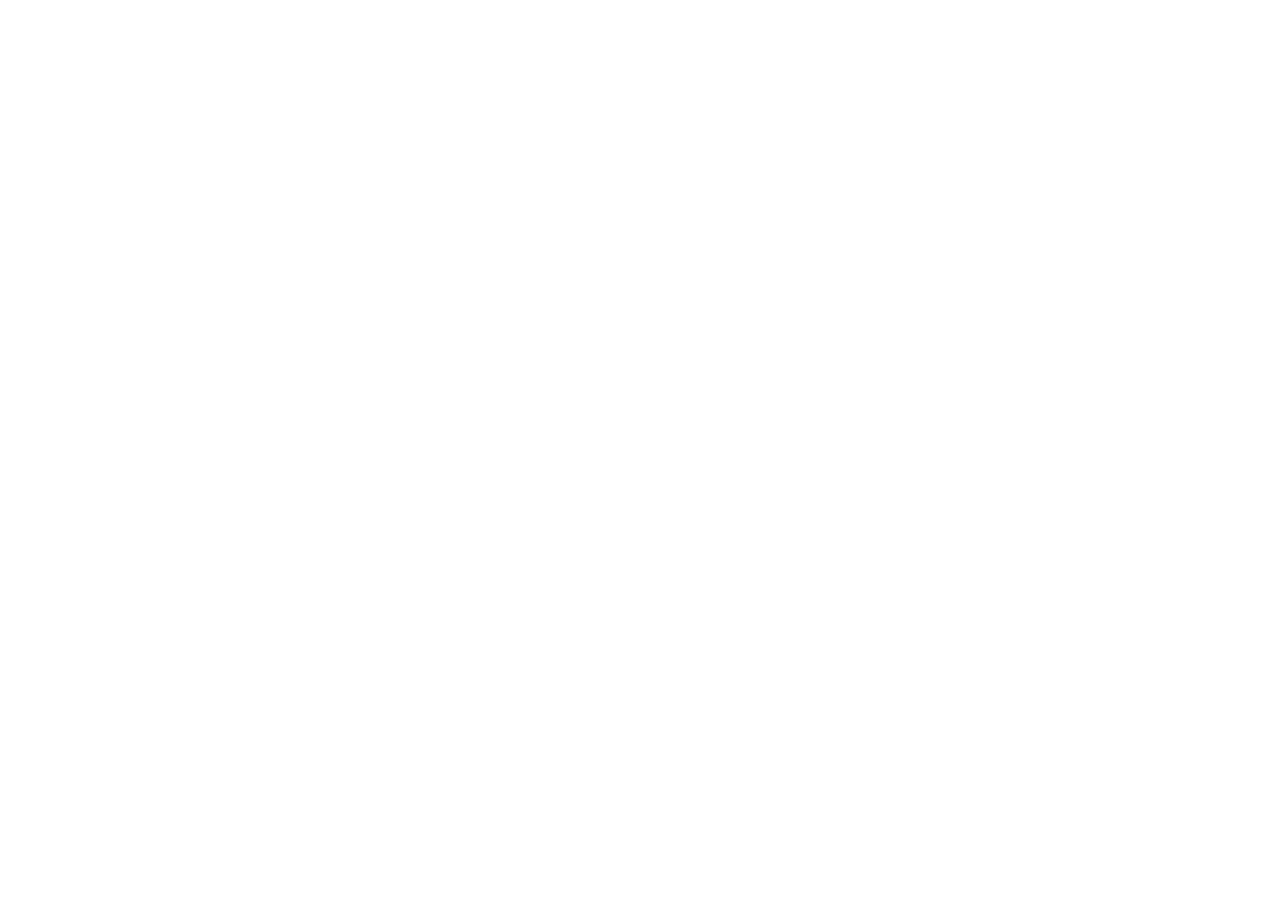
==== index.html @ 13b9f1e4 "Initial commit" ====
<!DOCTYPE html>
<html lang="en">
<head>
    <meta charset="UTF-8">
    <meta name="viewport" content="width=device-width, initial-scale=1.0">
    <title>Project</title>

    <!-- Sytlesheets -->
    <link rel="stylesheet" href="./css/normalize.css">
    <link rel="stylesheet" href="./css/style.css">
</head>
<body>



    <script src="./js/main.js"></script>
</body>
</html>
---- css/style.css ----
/* GLOBAL STYLES */
html {
    height: 100%;
    box-sizing: border-box;
    scroll-behavior: smooth;
}

*,
*::before,
*::after {
    box-sizing: inherit;
}

body {
    display: flex;
    flex-direction: column;
    height: 100%;
    margin: 0;
    padding: 0;
    font-family: "Arial", sans-serif;
    font-style: 16px;
    line-height: 1.5;
    background-color: #fff;
    color: #222;
}

img {
    max-width: 100%;
    height: auto;
}

a {
    text-decoration: none;
    color: inherit;
}

ul {
    list-style: none;
    padding: 0;
    margin: 0;
}


/* CONTAINER */
.container{
    width: 100%;
    max-width: 1200px;
    padding-left: 50px;
    padding-right: 50px;
    margin-left: auto;
    margin-right: auto;
}

/* MAIN CONTENT */
.main-content{
    flex-grow: 1;
}



/* RETINA BG */
@media
    only screen and (-webkit-min-device-pixel-ratio: 2),
    only screen and (   min--moz-device-pixel-ratio: 2),
    only screen and (     -o-min-device-pixel-ratio: 2/1),
    only screen and (        min-device-pixel-ratio: 2),
    only screen and (                min-resolution: 192dpi),
    only screen and (                min-resolution: 2dppx) {
        /* retina bg img */
}
/* //RETINA BG */
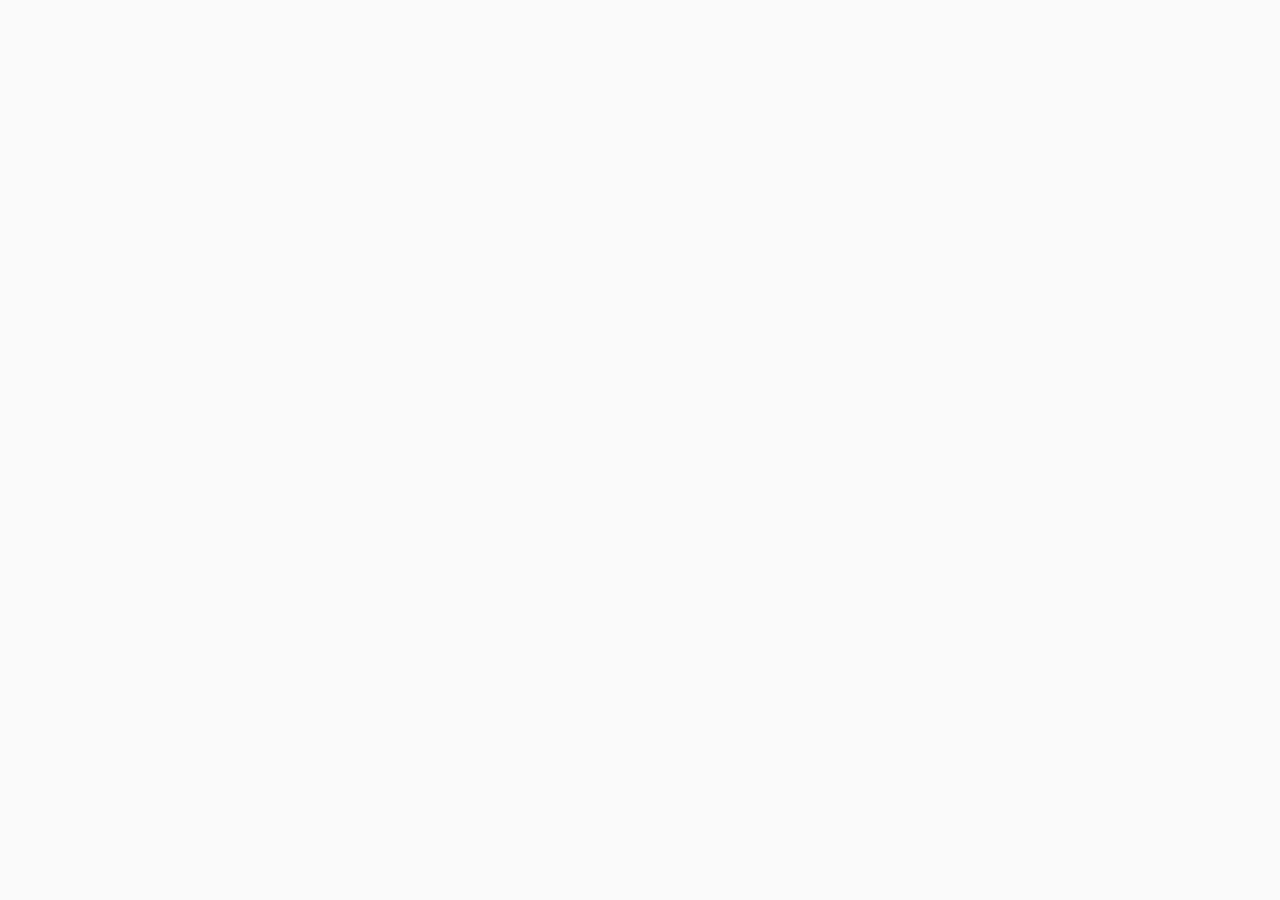
==== commit 174aa9c4: "prepare global styles, fonts, imgs, custom propertys" ====
--- a/index.html
+++ b/index.html
@@ -3,7 +3,11 @@
 <head>
     <meta charset="UTF-8">
     <meta name="viewport" content="width=device-width, initial-scale=1.0">
-    <title>Project</title>
+    <title>Countries</title>
+    <!-- google fonts -->
+    <link rel="preconnect" href="https://fonts.googleapis.com">
+    <link rel="preconnect" href="https://fonts.gstatic.com" crossorigin>
+    <link href="https://fonts.googleapis.com/css2?family=Nunito+Sans:ital,opsz,wght@0,6..12,200..1000;1,6..12,200..1000&display=swap" rel="stylesheet">
 
     <!-- Sytlesheets -->
     <link rel="stylesheet" href="./css/normalize.css">
@@ -11,7 +15,7 @@
 </head>
 <body>
 
-
+    
 
     <script src="./js/main.js"></script>
 </body>
--- a/css/style.css
+++ b/css/style.css
@@ -1,3 +1,11 @@
+/* CUSTOM PROPERTYS  */
+:root {
+    --text-color: #111517;
+    --light-body-bg: #fafafa;
+    --element-bg: #fff;
+}
+
+
 /* GLOBAL STYLES */
 html {
     height: 100%;
@@ -17,11 +25,11 @@
     height: 100%;
     margin: 0;
     padding: 0;
-    font-family: "Arial", sans-serif;
-    font-style: 16px;
-    line-height: 1.5;
-    background-color: #fff;
-    color: #222;
+    font-family: "Nunito Sans", "Arial", sans-serif;
+    font-size: 14px;
+    line-height: 16px;
+    background-color: var(--light-body-bg);
+    color: var(--text-color);
 }
 
 img {
@@ -40,13 +48,20 @@
     margin: 0;
 }
 
+/* DARK MODE */
+.dark-mode {
+    --text-color: #fff;
+    --light-body-bg: #202c36;
+    --element-bg: #2b3844;
+}
+
 
 /* CONTAINER */
 .container{
     width: 100%;
-    max-width: 1200px;
-    padding-left: 50px;
-    padding-right: 50px;
+    max-width: 1320px;
+    padding-left: 20px;
+    padding-right: 20px;
     margin-left: auto;
     margin-right: auto;
 }
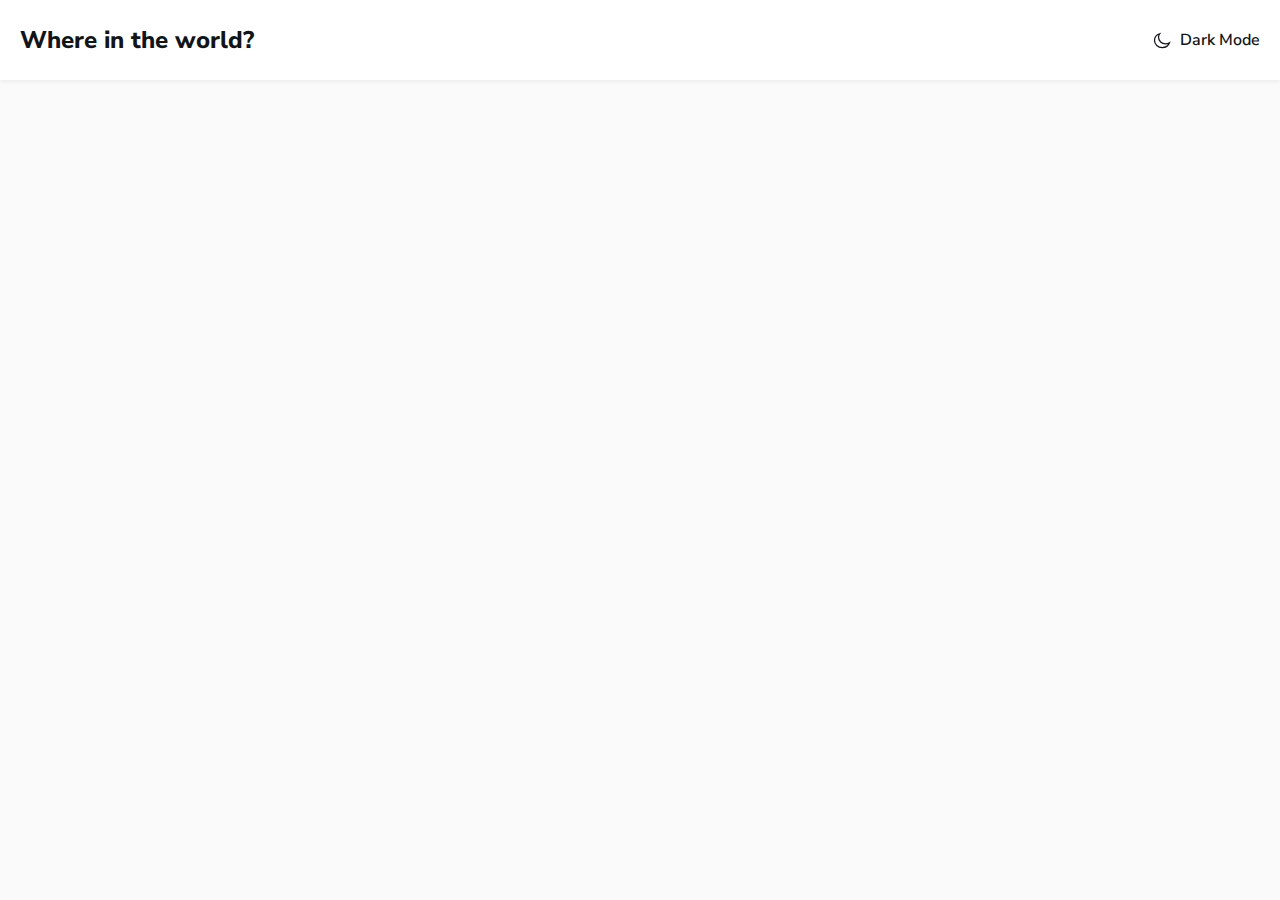
==== commit a63bedbf: "add site header" ====
--- a/index.html
+++ b/index.html
@@ -15,7 +15,19 @@
 </head>
 <body>
 
-    
+    <!-- SITE HEADER -->
+    <header class="site-header">
+        <div class="site-header-container container">
+            <a class="site-header-logo" href="index.html">Where in the world?</a>
+            <button class="site-header-theme-toggler" type="button">
+                <span class="site-header-theme-toggler-inner">
+                    <svg class="site-header-theme-toggler-icon" width="20" height="20" fill="none" xmlns="http://www.w3.org/2000/svg"><path fill-rule="evenodd" clip-rule="evenodd" d="M13.5532 13.815c-3.8846 0-7.034-2.8872-7.034-6.4468 0-1.3429.4476-2.5866 1.2122-3.6182C4.6904 4.6951 2.5 7.3312 2.5 10.4381c0 3.9004 3.4493 7.0619 7.7036 7.0619 3.3893 0 6.266-2.0068 7.2964-4.7955-1.125.7003-2.4839 1.1105-3.9468 1.1105Z" stroke="currentColor" fill="#fff" stroke-width="1.25"/></svg>
+                    <span class="site-header-theme-toggler-text">Dark Mode</span>
+                </span>
+            </button>
+        </div>
+    </header>
+    <!-- //SITE HEADER -->
 
     <script src="./js/main.js"></script>
 </body>
--- a/css/style.css
+++ b/css/style.css
@@ -3,6 +3,7 @@
     --text-color: #111517;
     --light-body-bg: #fafafa;
     --element-bg: #fff;
+    --search-color: #848484;
 }
 
 
@@ -11,6 +12,12 @@
     height: 100%;
     box-sizing: border-box;
     scroll-behavior: smooth;
+}
+
+*:focus {
+    outline: 3px dashed var(--text-color);
+    outline-offset: 3px;
+    border-radius: 4px;
 }
 
 *,
@@ -54,6 +61,9 @@
     --light-body-bg: #202c36;
     --element-bg: #2b3844;
 }
+.dark-mode:focus {
+    outline-color: #fff;
+}
 
 
 /* CONTAINER */
@@ -65,6 +75,62 @@
     margin-left: auto;
     margin-right: auto;
 }
+
+
+/* SITE HEADER */
+.site-header {
+    padding-top: 24px;
+    padding-bottom: 24px;
+    background-color: var(--element-bg);
+    box-shadow: 0px 2px 4px rgba(0, 0, 0, 0.0562443);
+}
+.site-header-container {
+    display: flex;
+    align-items: center;
+    justify-content: space-between;
+}
+.site-header-logo {
+    font-size: 24px;
+    line-height: normal;
+    font-weight: 800;
+    color: var(--text-color);
+}
+.site-header-logo:hover {
+    opacity: 0.8;
+}
+.site-header-logo:active {
+    opacity: 0.6;
+}
+
+.site-header-theme-toggler {
+    padding: 0;
+    border: 0;
+    background-color: transparent;
+    cursor: pointer;
+}
+.site-header-theme-toggler:hover {
+    opacity: 0.8;
+}
+.site-header-theme-toggler:active {
+    opacity: 0.6;
+}
+
+.site-header-theme-toggler-inner {
+    display: flex;
+    align-items: center;
+}
+.site-header-theme-toggler-icon {
+    color: var(--text-color);
+}
+.site-header-theme-toggler-text {
+    margin-left: 8px;
+    font-size: 16px;
+    line-height: 22px;
+    color: var(--text-color);
+    font-weight: 600;
+}
+/* //SITE HEADER */
+
 
 /* MAIN CONTENT */
 .main-content{
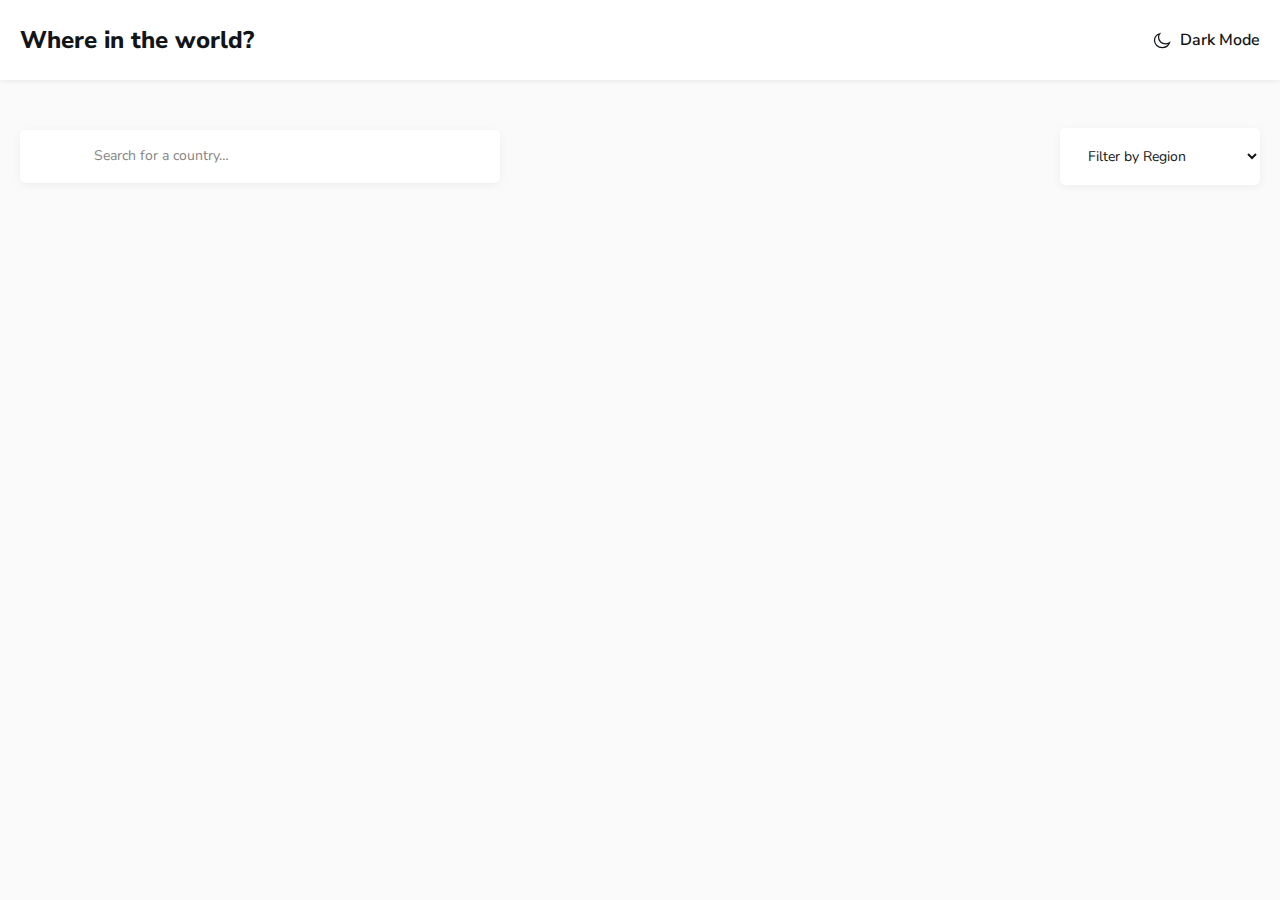
==== commit 083b8fb5: "add filters form" ====
--- a/index.html
+++ b/index.html
@@ -29,6 +29,26 @@
     </header>
     <!-- //SITE HEADER -->
 
+
+    <!-- MAIN CONTENT -->
+    <main class="main-content">
+        <div class="container">
+            <form class="filters" action="https://echo.htmlacademy.ru/" method="get">
+                <input class="filters-search-input" name="search" type="search" required placeholder="Search for a country…" aria-label="Country name">
+
+                <select class="filters-region-select" name="region" aria-label="Regions">
+                    <option selected disabled>Filter  by Region</option>
+                    <option>Africa</option>
+                    <option>America</option>
+                    <option>Asia</option>
+                    <option>Europe</option>
+                    <option>Oceania</option>
+                </select>
+            </form>
+        </div>
+    </main>
+    <!-- //MAIN CONTENT -->
+
     <script src="./js/main.js"></script>
 </body>
 </html>--- a/css/style.css
+++ b/css/style.css
@@ -37,6 +37,7 @@
     line-height: 16px;
     background-color: var(--light-body-bg);
     color: var(--text-color);
+    transition: background-color 0.3s ease, color 0.3s ease;
 }
 
 img {
@@ -60,6 +61,7 @@
     --text-color: #fff;
     --light-body-bg: #202c36;
     --element-bg: #2b3844;
+    --search-color: #fff;
 }
 .dark-mode:focus {
     outline-color: #fff;
@@ -135,7 +137,42 @@
 /* MAIN CONTENT */
 .main-content{
     flex-grow: 1;
+    padding-top: 48px;
+    padding-bottom: 45px;
 }
+
+/* FILTERS */
+.filters {
+    display: flex;
+    align-items: center;
+    justify-content: space-between;
+    padding-bottom: 48px;
+}
+.filters-search-input {
+    min-width: 480px;
+    border-radius: 5px;
+    box-shadow: 0px 2px 9px rgba(0, 0, 0, 0.053);
+    border: 0;
+    padding: 18px 74px;
+    background-color: var(--element-bg);
+    color: var(--text-color);
+}
+.filters-search-input::placeholder {
+    color: var(--search-color);
+}
+
+
+.filters-region-select {
+    min-width: 200px;
+    padding: 18px 24px;
+    border: 0;
+    border-radius: 5px;
+    box-shadow: 0px 2px 9px rgba(0, 0, 0, 0.053);
+    background-color: var(--element-bg);
+    color: var(--text-color);
+}
+/* //FILTERS */
+/* //MAIN CONTENT */
 
 
 
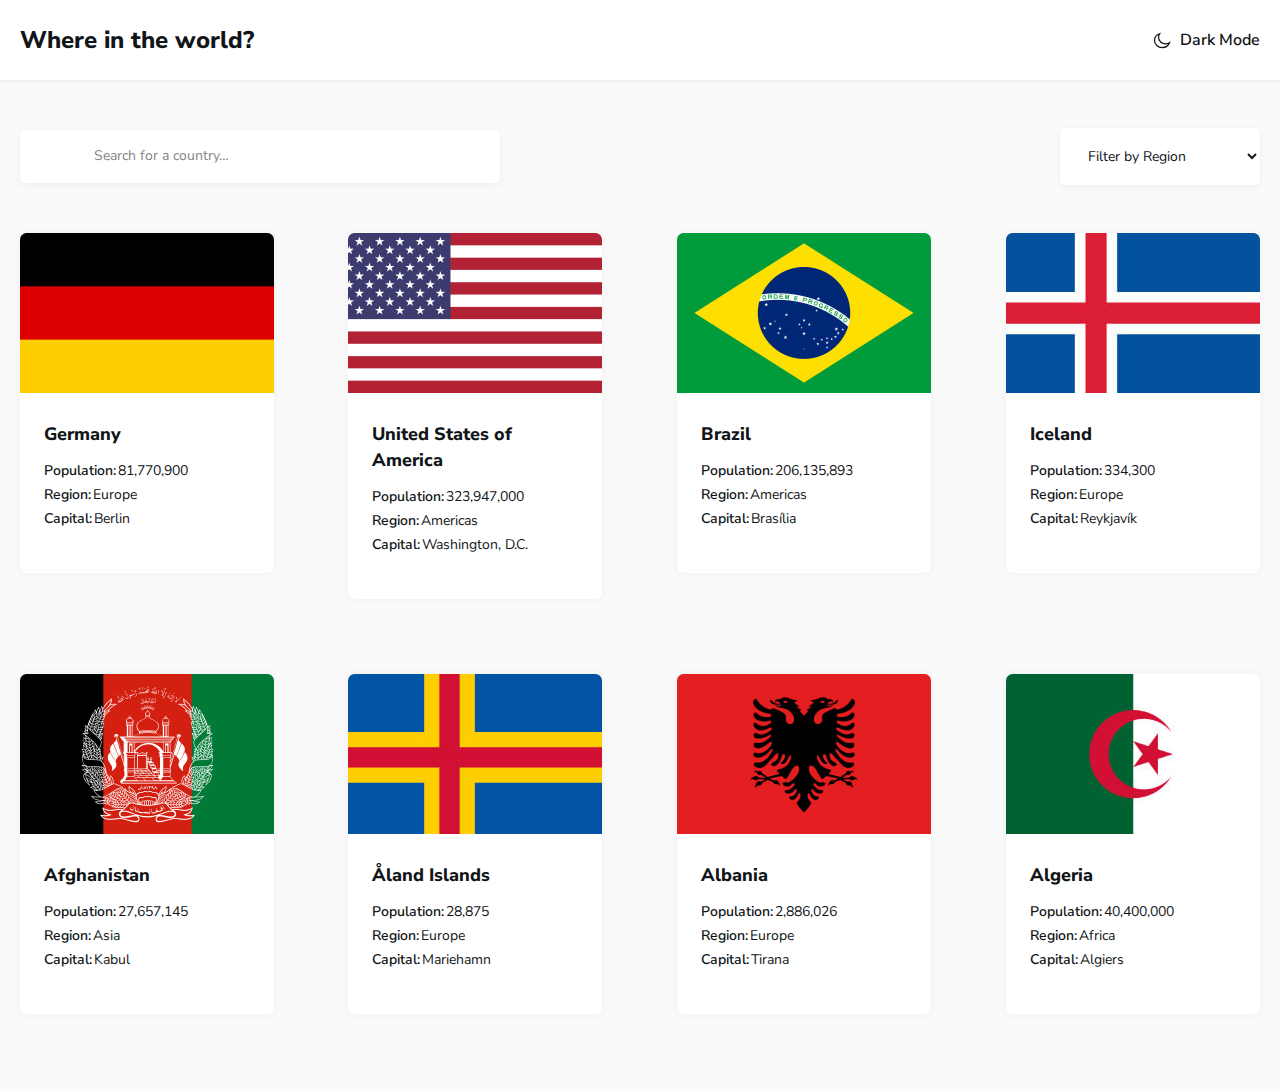
==== commit 1654bfe3: "add section index countries" ====
--- a/index.html
+++ b/index.html
@@ -33,18 +33,231 @@
     <!-- MAIN CONTENT -->
     <main class="main-content">
         <div class="container">
-            <form class="filters" action="https://echo.htmlacademy.ru/" method="get">
-                <input class="filters-search-input" name="search" type="search" required placeholder="Search for a country…" aria-label="Country name">
-
-                <select class="filters-region-select" name="region" aria-label="Regions">
-                    <option selected disabled>Filter  by Region</option>
-                    <option>Africa</option>
-                    <option>America</option>
-                    <option>Asia</option>
-                    <option>Europe</option>
-                    <option>Oceania</option>
-                </select>
-            </form>
+            <!-- FILTERS -->
+            <section>
+                <!-- <h2>Filters</h2> -->
+                <form class="filters" action="https://echo.htmlacademy.ru/" method="get">
+                    <input class="filters-search-input" name="search" type="search" required placeholder="Search for a country…" aria-label="Country name">
+
+                    <select class="filters-region-select" name="region" aria-label="Regions">
+                        <option selected disabled>Filter  by Region</option>
+                        <option>Africa</option>
+                        <option>America</option>
+                        <option>Asia</option>
+                        <option>Europe</option>
+                        <option>Oceania</option>
+                    </select>
+                </form>
+            </section>
+            <!-- //FILTERS -->
+
+
+            <!-- INDEX-COUNTRIES -->
+            <section class="index-countries">
+                <!-- <h2>Countries</h2> -->
+                <ul class="index-countries-list">
+                    <li class="index-countries-item">
+                        <div class="index-country">
+                            <img class="index-country-flag" src="./img/Germany.jpg" alt="Germany-flag"  width="264" height="160" srcset="./img/Germany.jpg 1x, ./img/Germany@2x.jpg 2x">
+                            <div class="index-country-content">
+                                <h3 class="index-country-name">
+                                    <a class="index-country-name-link" href="#">Germany</a>
+                                </h3>
+                                <dl class="index-country-info">
+                                    <div class="index-country-info-item">
+                                        <dt class="index-country-info-title">Population:</dt>
+                                        <dd class="index-country-info-value">81,770,900</dd>
+                                    </div>
+                                    <div class="index-country-info-item">
+                                        <dt class="index-country-info-title">Region:</dt>
+                                        <dd class="index-country-info-value">Europe</dd>
+                                    </div>
+                                    <div class="index-country-info-item">
+                                        <dt class="index-country-info-title">Capital:</dt>
+                                        <dd class="index-country-info-value">Berlin</dd>
+                                    </div>
+                                </dl>
+                            </div>
+                        </div>
+                    </li>
+
+                    <li class="index-countries-item">
+                        <div class="index-country">
+                            <img class="index-country-flag" src="./img/United States of America.jpg" alt="United States of America-flag"  width="264" height="160" srcset="./img/United States of America.jpg 1x, ./img/United States of America@2x.jpg 2x">
+                            <div class="index-country-content">
+                                <h3 class="index-country-name">
+                                    <a class="index-country-name-link" href="#">United States of America</a>
+                                </h3>
+                                <dl class="index-country-info">
+                                    <div class="index-country-info-item">
+                                        <dt class="index-country-info-title">Population:</dt>
+                                        <dd class="index-country-info-value">323,947,000</dd>
+                                    </div>
+                                    <div class="index-country-info-item">
+                                        <dt class="index-country-info-title">Region:</dt>
+                                        <dd class="index-country-info-value">Americas</dd>
+                                    </div>
+                                    <div class="index-country-info-item">
+                                        <dt class="index-country-info-title">Capital:</dt>
+                                        <dd class="index-country-info-value">Washington, D.C.</dd>
+                                    </div>
+                                </dl>
+                            </div>
+                        </div>
+                    </li>
+
+                    <li class="index-countries-item">
+                        <div class="index-country">
+                            <img class="index-country-flag" src="./img/Brazil.jpg" alt="Brazil-flag"  width="264" height="160" srcset="./img/Brazil.jpg 1x, ./img/Brazil@2x.jpg 2x">
+                            <div class="index-country-content">
+                                <h3 class="index-country-name">
+                                    <a class="index-country-name-link" href="#">Brazil</a>
+                                </h3>
+                                <dl class="index-country-info">
+                                    <div class="index-country-info-item">
+                                        <dt class="index-country-info-title">Population:</dt>
+                                        <dd class="index-country-info-value">206,135,893</dd>
+                                    </div>
+                                    <div class="index-country-info-item">
+                                        <dt class="index-country-info-title">Region:</dt>
+                                        <dd class="index-country-info-value">Americas</dd>
+                                    </div>
+                                    <div class="index-country-info-item">
+                                        <dt class="index-country-info-title">Capital:</dt>
+                                        <dd class="index-country-info-value">Brasília</dd>
+                                    </div>
+                                </dl>
+                            </div>
+                        </div>
+                    </li>
+
+                    <li class="index-countries-item">
+                        <div class="index-country">
+                            <img class="index-country-flag" src="./img/Iceland.jpg" alt="Iceland-flag"  width="264" height="160" srcset="./img/Iceland.jpg 1x, ./img/Iceland@2x.jpg 2x">
+                            <div class="index-country-content">
+                                <h3 class="index-country-name">
+                                    <a class="index-country-name-link" href="#">Iceland</a>
+                                </h3>
+                                <dl class="index-country-info">
+                                    <div class="index-country-info-item">
+                                        <dt class="index-country-info-title">Population:</dt>
+                                        <dd class="index-country-info-value">334,300</dd>
+                                    </div>
+                                    <div class="index-country-info-item">
+                                        <dt class="index-country-info-title">Region:</dt>
+                                        <dd class="index-country-info-value">Europe</dd>
+                                    </div>
+                                    <div class="index-country-info-item">
+                                        <dt class="index-country-info-title">Capital:</dt>
+                                        <dd class="index-country-info-value">Reykjavík</dd>
+                                    </div>
+                                </dl>
+                            </div>
+                        </div>
+                    </li>
+
+                    <li class="index-countries-item">
+                        <div class="index-country">
+                            <img class="index-country-flag" src="./img/Afghanistan.jpg" alt="Afghanistan-flag"  width="264" height="160" srcset="./img/Afghanistan.jpg 1x, ./img/Afghanistan@2x.jpg 2x">
+                            <div class="index-country-content">
+                                <h3 class="index-country-name">
+                                    <a class="index-country-name-link" href="#">Afghanistan</a>
+                                </h3>
+                                <dl class="index-country-info">
+                                    <div class="index-country-info-item">
+                                        <dt class="index-country-info-title">Population:</dt>
+                                        <dd class="index-country-info-value">27,657,145</dd>
+                                    </div>
+                                    <div class="index-country-info-item">
+                                        <dt class="index-country-info-title">Region:</dt>
+                                        <dd class="index-country-info-value">Asia</dd>
+                                    </div>
+                                    <div class="index-country-info-item">
+                                        <dt class="index-country-info-title">Capital:</dt>
+                                        <dd class="index-country-info-value">Kabul</dd>
+                                    </div>
+                                </dl>
+                            </div>
+                        </div>
+                    </li>
+
+                    <li class="index-countries-item">
+                        <div class="index-country">
+                            <img class="index-country-flag" src="./img/Åland Islands.jpg" alt="Åland Islands-flag"  width="264" height="160" srcset="./img/Åland Islands.jpg 1x, ./img/Åland Islands@2x.jpg 2x">
+                            <div class="index-country-content">
+                                <h3 class="index-country-name">
+                                    <a class="index-country-name-link" href="#">Åland Islands</a>
+                                </h3>
+                                <dl class="index-country-info">
+                                    <div class="index-country-info-item">
+                                        <dt class="index-country-info-title">Population:</dt>
+                                        <dd class="index-country-info-value">28,875</dd>
+                                    </div>
+                                    <div class="index-country-info-item">
+                                        <dt class="index-country-info-title">Region:</dt>
+                                        <dd class="index-country-info-value">Europe</dd>
+                                    </div>
+                                    <div class="index-country-info-item">
+                                        <dt class="index-country-info-title">Capital:</dt>
+                                        <dd class="index-country-info-value">Mariehamn</dd>
+                                    </div>
+                                </dl>
+                            </div>
+                        </div>
+                    </li>
+
+                    <li class="index-countries-item">
+                        <div class="index-country">
+                            <img class="index-country-flag" src="./img/Albania.jpg" alt="Albania-flag"  width="264" height="160" srcset="./img/Albania.jpg 1x, ./img/Albania@2x.jpg 2x">
+                            <div class="index-country-content">
+                                <h3 class="index-country-name">
+                                    <a class="index-country-name-link" href="#">Albania</a>
+                                </h3>
+                                <dl class="index-country-info">
+                                    <div class="index-country-info-item">
+                                        <dt class="index-country-info-title">Population:</dt>
+                                        <dd class="index-country-info-value">2,886,026</dd>
+                                    </div>
+                                    <div class="index-country-info-item">
+                                        <dt class="index-country-info-title">Region:</dt>
+                                        <dd class="index-country-info-value">Europe</dd>
+                                    </div>
+                                    <div class="index-country-info-item">
+                                        <dt class="index-country-info-title">Capital:</dt>
+                                        <dd class="index-country-info-value">Tirana</dd>
+                                    </div>
+                                </dl>
+                            </div>
+                        </div>
+                    </li>
+
+                    <li class="index-countries-item">
+                        <div class="index-country">
+                            <img class="index-country-flag" src="./img/Algeria.jpg" alt="Algeria-flag"  width="264" height="160" srcset="./img/Algeria.jpg 1x, ./img/Algeria@2x.jpg 2x">
+                            <div class="index-country-content">
+                                <h3 class="index-country-name">
+                                    <a class="index-country-name-link" href="#">Algeria</a>
+                                </h3>
+                                <dl class="index-country-info">
+                                    <div class="index-country-info-item">
+                                        <dt class="index-country-info-title">Population:</dt>
+                                        <dd class="index-country-info-value">40,400,000</dd>
+                                    </div>
+                                    <div class="index-country-info-item">
+                                        <dt class="index-country-info-title">Region:</dt>
+                                        <dd class="index-country-info-value">Africa</dd>
+                                    </div>
+                                    <div class="index-country-info-item">
+                                        <dt class="index-country-info-title">Capital:</dt>
+                                        <dd class="index-country-info-value">Algiers</dd>
+                                    </div>
+                                </dl>
+                            </div>
+                        </div>
+                    </li>
+                </ul>
+            </section>
+            <!-- //INDEX-COUNTRIES -->
         </div>
     </main>
     <!-- //MAIN CONTENT -->
--- a/css/style.css
+++ b/css/style.css
@@ -146,7 +146,7 @@
     display: flex;
     align-items: center;
     justify-content: space-between;
-    padding-bottom: 48px;
+    margin-bottom: 48px;
 }
 .filters-search-input {
     min-width: 480px;
@@ -172,8 +172,67 @@
     color: var(--text-color);
 }
 /* //FILTERS */
+
+
+/* INDEX COUNTRIES */
+.index-countries-list {
+    display: flex;flex-wrap: wrap;
+    margin-left: -75px;
+    margin-bottom: -75px;
+}
+.index-countries-item {
+    width: calc(25% - 74.7px);
+    margin-left: 74.7px;
+    margin-bottom: 75px;
+}
+
+/* index country */
+.index-country {
+    border-radius: 6.5px;
+    overflow: hidden;
+    background-color: var(--element-bg);
+    color: var(--text-color);
+    box-shadow: 0px 0px 7px 2px rgba(0, 0, 0, 0.03);;
+}
+.index-country-flag {
+    width: 100%;
+    height: 160px;
+    object-fit: cover;
+}
+.index-country-content {
+    padding: 24px 24px 46px;
+}
+.index-country-name {
+    margin-top: 0;
+    margin-bottom: 16px;
+    font-size: 18px;
+    line-height: 26px;
+    font-weight: 800;
+}
+.index-country-info {
+    margin: 0;
+}
+.index-country-info-item{
+    display: flex;
+    align-items: center;
+    flex-wrap: wrap;
+    justify-content: flex-start;
+}
+.index-country-info-item:not(:last-child) {
+    margin-bottom: 8px;
+}
+.index-country-info-title {
+    font-weight: 600;
+    font-size: 14px;
+    line-height: 16px;
+}
+.index-country-info-value {
+    margin-left: 2px;
+    font-size: 14px;
+    line-height: 16px;
+}
+/* //INDEX COUNTRIES */
 /* //MAIN CONTENT */
-
 
 
 /* RETINA BG */
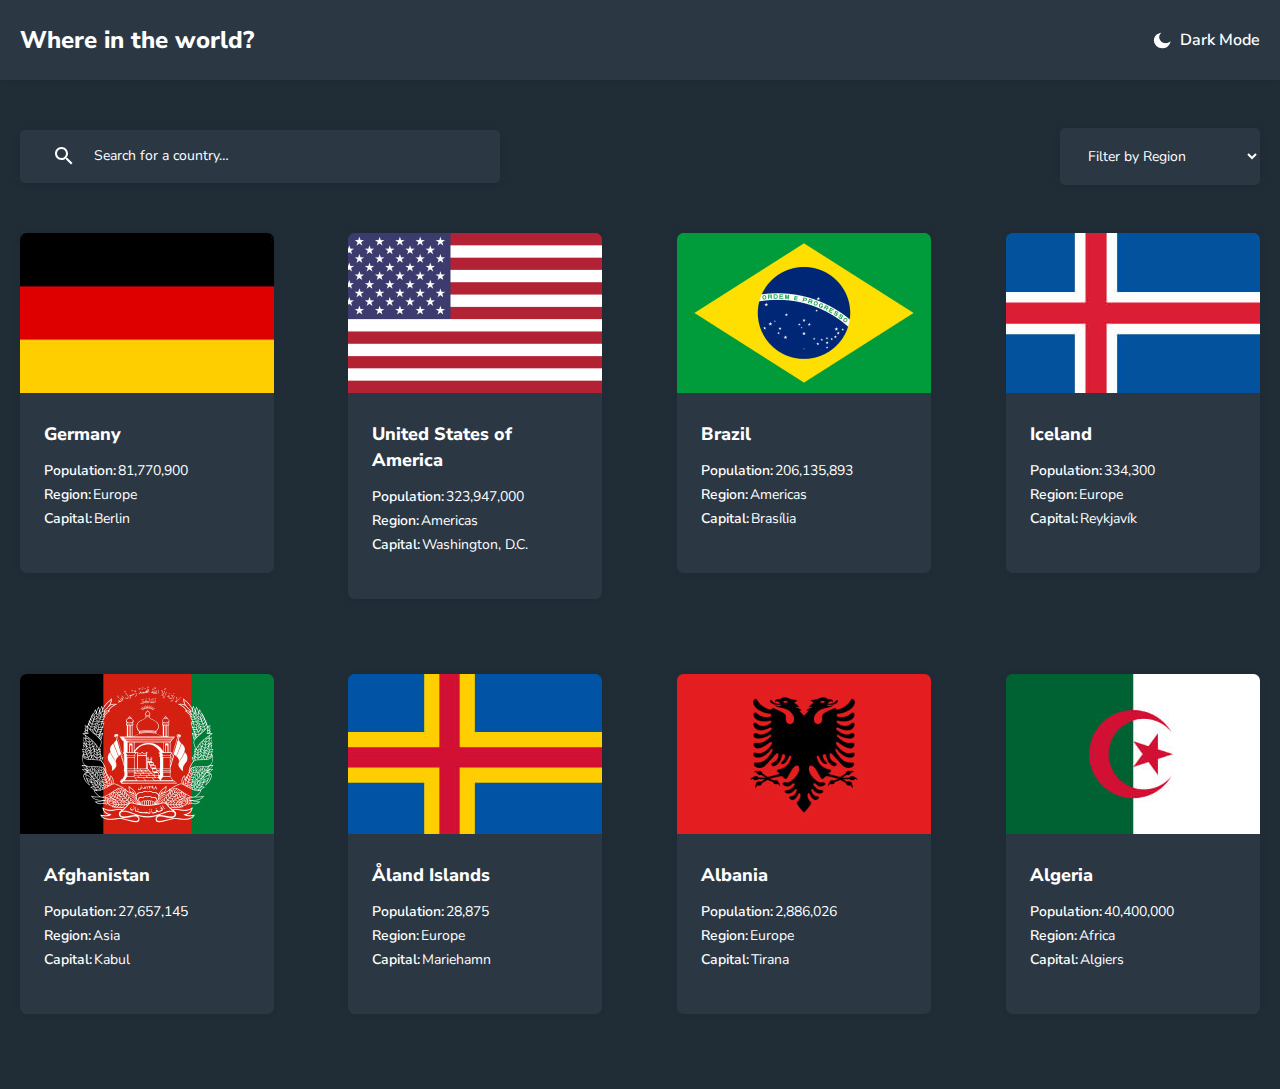
==== commit 4c21202d: "add position features" ====
--- a/index.html
+++ b/index.html
@@ -13,7 +13,7 @@
     <link rel="stylesheet" href="./css/normalize.css">
     <link rel="stylesheet" href="./css/style.css">
 </head>
-<body>
+<body class="dark-mode">
 
     <!-- SITE HEADER -->
     <header class="site-header">
@@ -37,7 +37,10 @@
             <section>
                 <!-- <h2>Filters</h2> -->
                 <form class="filters" action="https://echo.htmlacademy.ru/" method="get">
-                    <input class="filters-search-input" name="search" type="search" required placeholder="Search for a country…" aria-label="Country name">
+                    <div class="filter-search-wrapper">
+                        <input class="filters-search-input" name="search" type="search" required placeholder="Search for a country…" aria-label="Country name">
+                        <svg class="filters-search-icon" width="18" height="18" fill="none" xmlns="http://www.w3.org/2000/svg"><path fill-rule="evenodd" clip-rule="evenodd" d="M12.5 11h-.8l-.3-.3c1-1.1 1.6-2.6 1.6-4.2C13 2.9 10.1 0 6.5 0S0 2.9 0 6.5 2.9 13 6.5 13c1.6 0 3.1-.6 4.2-1.6l.3.3v.8l5 5 1.5-1.5-5-5Zm-6 0C4 11 2 9 2 6.5S4 2 6.5 2 11 4 11 6.5 9 11 6.5 11Z" fill="currentColor"/></svg>
+                    </div>
 
                     <select class="filters-region-select" name="region" aria-label="Regions">
                         <option selected disabled>Filter  by Region</option>
--- a/css/style.css
+++ b/css/style.css
@@ -4,6 +4,7 @@
     --light-body-bg: #fafafa;
     --element-bg: #fff;
     --search-color: #848484;
+    --transition-time: 0.4s;
 }
 
 
@@ -37,7 +38,7 @@
     line-height: 16px;
     background-color: var(--light-body-bg);
     color: var(--text-color);
-    transition: background-color 0.3s ease, color 0.3s ease;
+    transition: background-color var(--transition-time) ease, color var(--transition-time) ease;
 }
 
 img {
@@ -140,6 +141,9 @@
     padding-top: 48px;
     padding-bottom: 45px;
 }
+.country-page-main-content {
+    padding-top: 80px;
+}
 
 /* FILTERS */
 .filters {
@@ -147,6 +151,9 @@
     align-items: center;
     justify-content: space-between;
     margin-bottom: 48px;
+}
+.filter-search-wrapper {
+    position: relative;
 }
 .filters-search-input {
     min-width: 480px;
@@ -156,6 +163,12 @@
     padding: 18px 74px;
     background-color: var(--element-bg);
     color: var(--text-color);
+}
+.filters-search-icon {
+    position: absolute;
+    top: 17px;
+    left: 35px;
+    color: var(--search-color);
 }
 .filters-search-input::placeholder {
     color: var(--search-color);
